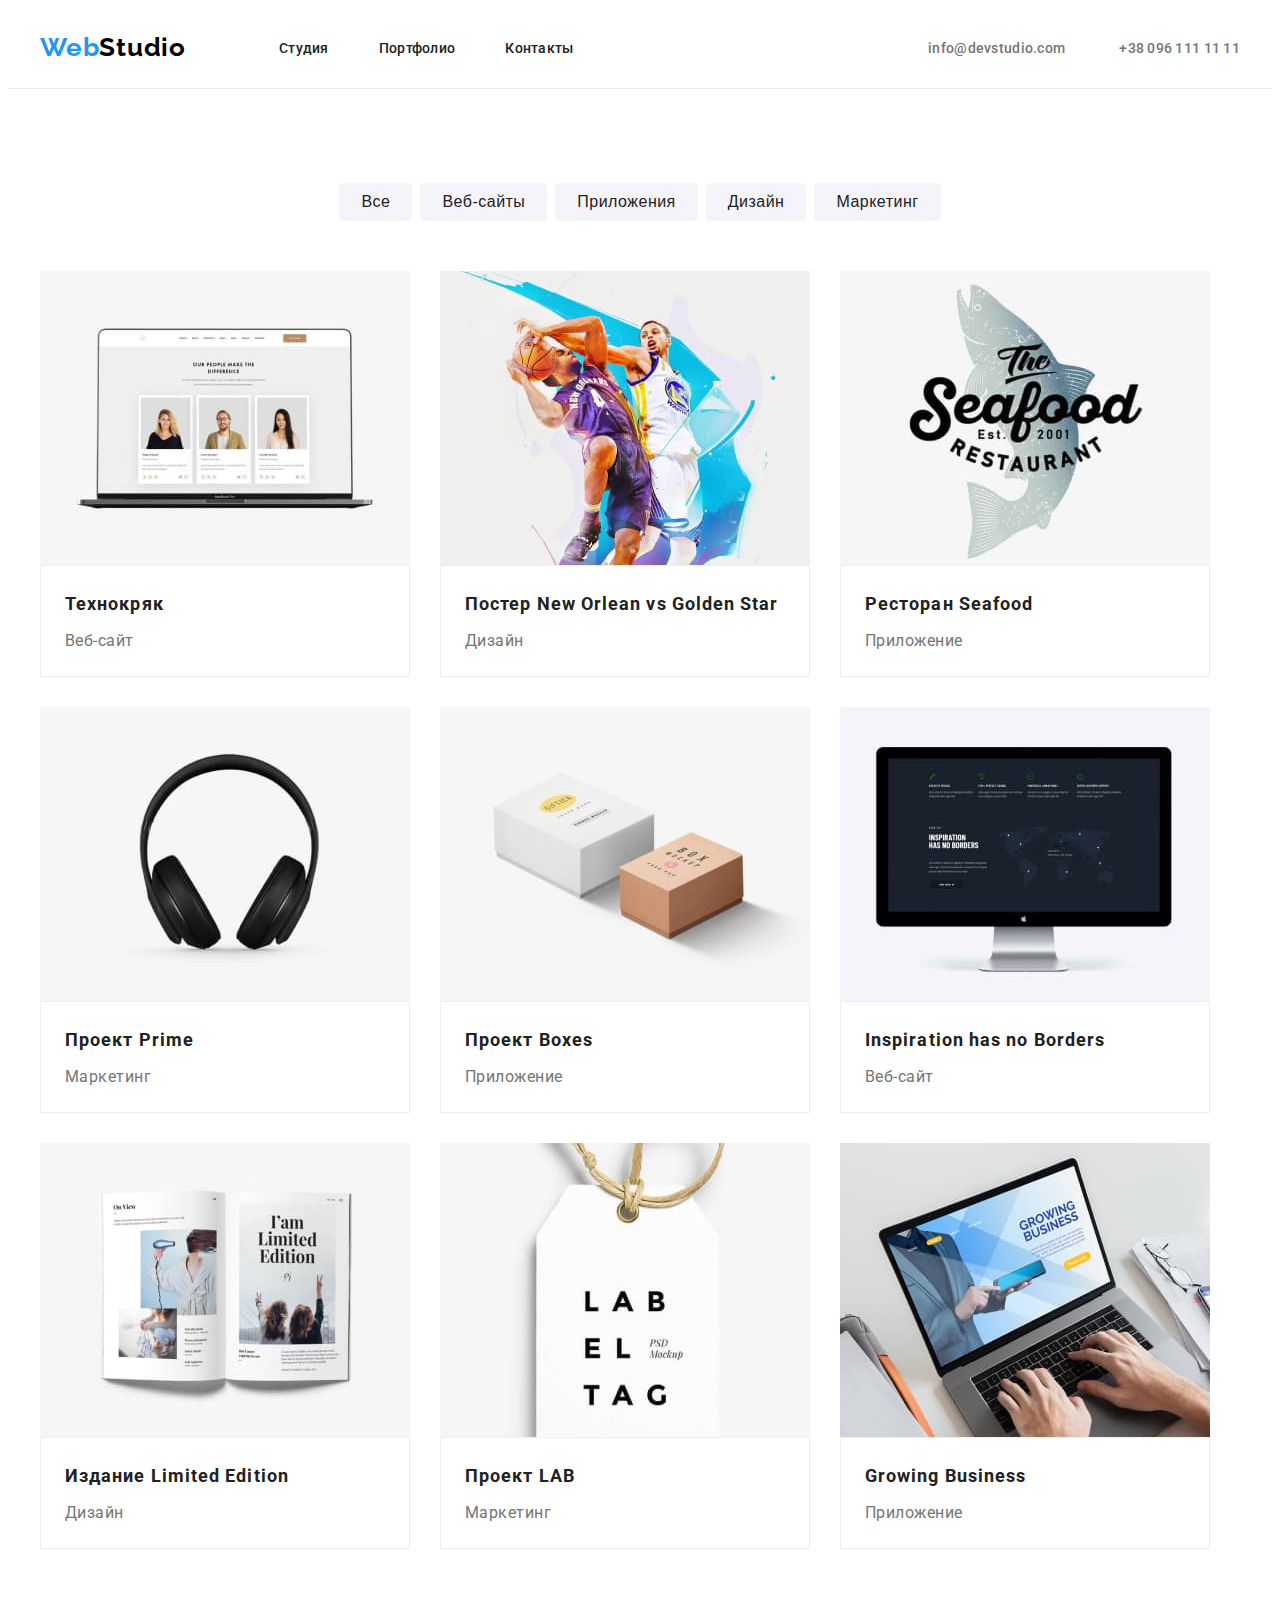
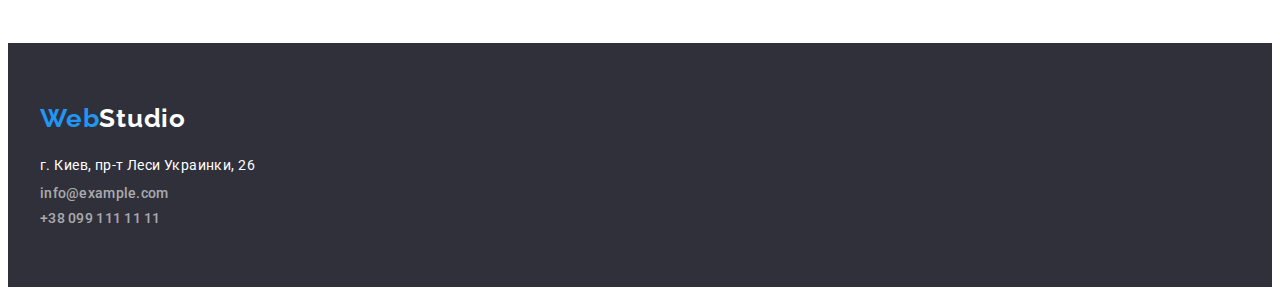
==== portfolio.html @ c996852e "скопировал файлы с ДЗ-3" ====
<!DOCTYPE html>
<html lang="ru">
<head>
    <meta charset="UTF-8">
    <meta http-equiv="X-UA-Compatible" content="IE=edge">
    <meta name="viewport" content="width=device-width, initial-scale=1.0">    
    <title>Document</title>
    <link rel="preconnect" href="https://fonts.gstatic.com">
    <link href="https://fonts.googleapis.com/css2?family=Raleway:wght@700&family=Roboto:wght@400;500;700;900&display=swap"
        rel="stylesheet">
    <link rel="stylesheet" href="https://cdnjs.cloudflare.com/ajax/libs/modern-normalize/0.2.0/modern-normalize.min.css"
        integrity="sha512-sqIVMkf5f8XGYI/UZYGs7wODxlUeoj9JknataPfUwtvrSKWMHrMXGZ7Evb6nabFYJQG15vFFyALe6r0nWCD1Ug=="
        crossorigin="anonymous" />
    <link rel="stylesheet" href="./css/styles.css">
</head>
<body>
    <header class="header">
    
        <div class="container">
            <!-- Навигация -->
            <nav class="navigation">
                <a href="./index.html" class="logo link">Web<span class="logo-black">Studio</span></a>
                <ul class="list nav-list">
                    <li class="nav-item">
                        <a class="navigation-link link" href="index.html">Студия</a>
                    </li>
                    <li class="nav-item">
                        <a class="navigation-link link" href="./portfolio.html">Портфолио</a>
                    </li>
                    <li class="nav-item">
                        <a class="navigation-link link" href="">Контакты</a>
                    </li>
                </ul>
            </nav>
            <!-- Контакты -->
            <div class="contacts-container">
                <a href="mailto:info@devstudio.com" class="mail-link link">info@devstudio.com</a>
                <a href="tel:+380961111111" class="phone-link link">+38 096 111 11 11</a>
            </div>
        </div>
    
    </header>

    <main>
        <!-- portfolio -->
        <section class="portfolio-section">     
            <div class="container">
                <h1 hidden>portfolio</h1>
                <ul class="filters-list list">
                    <li class="filter-item">
                        <button type="button" class="filter-btm">Все</button>
                    </li>
                    <li class="filter-item">
                        <button type="button" class="filter-btm">Веб-сайты</button>
                    </li>
                    <li class="filter-item">
                        <button type="button" class="filter-btm">Приложения</button>
                    </li>
                    <li class="filter-item">
                        <button type="button" class="filter-btm">Дизайн</button>
                    </li>
                    <li class="filter-item">
                        <button type="button" class="filter-btm">Маркетинг</button>
                    </li>
                </ul>
                
                <ul class="projects-list list">
                    <li class="project-item">
                        <a class="project-link link" href="">
                            <img class="project-img" src="./images/portfolio/img.jpg" alt="макбук" width="370" height="294">
                        <div class="project-list-content-wrapper">
                            <h2 class="project-title">Технокряк</h2>
                            <p class="project-name">Веб-сайт</p>
                        </div>
                            
                        </a>
                    </li>
                    <li class="project-item">
                        <a class="project-link link" href="">
                            <img class="project-img" src="./images/portfolio/img-1.jpg" alt="играют в баскетбол" width="370"
                                height="294">
                            <div class="project-list-content-wrapper">
                                <h2 class="project-title">Постер New Orlean vs Golden Star</h2>
                                <p class="project-name">Дизайн</p>
                            </div>
                            
                        </a>
                    </li>
                    <li class="project-item">
                        <a class="project-link link" href="">
                            <img class="project-img" src="./images/portfolio/img-2.jpg" alt="логотип ресторана Seafood" width="370"
                                height="294">
                            <div class="project-list-content-wrapper">
                                <h2 class="project-title">Ресторан Seafood</h2>
                                <p class="project-name">Приложение</p>
                            </div>                                
                        </a>
                    </li>
                    <li class="project-item">
                        <a class="project-link link" href="">
                            <img class="project-img" src="./images/portfolio/img-3.jpg" alt="наушники" width="370" height="294">
                            <div class="project-list-content-wrapper">
                                <h2 class="project-title">Проект Prime</h2>
                                <p class="project-name">Маркетинг</p>
                            </div>                            
                        </a>
                    </li>
                    <li class="project-item">
                        <a class="project-link link" href="">
                            <img class="project-img" src="./images/portfolio/img-4.jpg" alt="две коробки" width="370" height="294">
                            <div class="project-list-content-wrapper">
                                <h2 class="project-title">Проект Boxes</h2>
                                <p class="project-name">Приложение</p>
                            </div>                            
                        </a>
                    </li>
                    <li class="project-item">
                        <a class="project-link link" href=""><img class="project-img" src="./images/portfolio/img-5.jpg" alt="монитор"
                                width="370" height="294">
                            <div class="project-list-content-wrapper">
                                <h2 class="project-title">Inspiration has no Borders</h2>
                                <p class="project-name">Веб-сайт</p>
                            </div>                                
                        </a>
                    </li>
                    <li class="project-item">
                        <a class="project-link link" href="">
                            <img class="project-img" src="./images/portfolio/img-6.jpg" alt="книга" width="370" height="294">
                            <div class="project-list-content-wrapper">
                                <h2 class="project-title">Издание Limited Edition</h2>
                                <p class="project-name">Дизайн</p>
                            </div>                            
                        </a>
                    </li>
                    <li class="project-item">
                        <a class="project-link link" href="">
                            <img class="project-img" src="./images/portfolio/img-7.jpg" alt="брилок с названием проекта" width="370"
                                height="294">
                            <div class="project-list-content-wrapper">
                                <h2 class="project-title">Проект LAB</h2>
                                <p class="project-name">Маркетинг</p>
                            </div>                                
                        </a>
                    </li>
                    <li class="project-item">
                        <a class="project-link link" href="">
                            <img class="project-img" src="./images/portfolio/img-8.jpg" alt="набирает текст на ноутбуке" width="370"
                                height="294">
                            <div class="project-list-content-wrapper">
                                <h2 class="project-title">Growing Business</h2>
                                <p class="project-name">Приложение</p>
                            </div>                                
                        </a>
                    </li>
                </ul>

            </div>       
            
        </section>

    </main>

    <!-- footer -->
    <footer class="footer">
        <div class="container">
            <a class="logo link" href="">Web<span class="logo-white">Studio</span></a>
    
            <address class="adress">
                <p class="address-name">г. Киев, пр-т Леси Украинки, 26</p>
                <a class="mail-link link" href="mailto:info@example.com">info@example.com</a>
                <a class="phone-link link" href="tel:+380991111111">+38 099 111 11 11</a>
    
            </address>
        </div>
    
    </footer>
    
</body>
</html>
---- css/styles.css ----
h1,
h2,
h3,
h4,
h5,
h6,
p {
  margin: 0px;
  padding: 0px;
}

ol,
ul {
  margin: 0px;
  padding: 0px;
}

img {
  display: block;
}

:root {
  --main-font: "Roboto", sans-serif;
  --secondary-font: "Raleway", sans-serif;
  --accent-color: #2196f3;
  --main-color: #212121;
  --secondary-color: #757575;
  --color-balck: #000000;
  --color-white: #ffffff;
}

body {
  font-family: var(--main-font);
  color: var(--main-color);
}

.icon-envelope,
.icon-Vector {
  fill: var(--secondary-color);
  margin-right: 10px;
}

.phone-link:focus .icon-Vector,
.phone-link:hover .icon-Vector,
.mail-link:hover .icon-envelope,
.mail-link:focus .icon-envelope {
  fill: var(--accent-color);
}

.link {
  text-decoration: none;
}

.list {
  list-style: none;
}

.adress {
  font-style: normal;
  margin-top: 20px;
}

.adress .phone-link {
  display: block;
}

.visually-hidden {
  position: absolute !important;
  clip: rect(1px 1px 1px 1px); /* IE6, IE7 */
  clip: rect(1px, 1px, 1px, 1px);
  padding: 0 !important;
  border: 0 !important;
  height: 1px !important;
  width: 1px !important;
  overflow: hidden;
}

.container {
  width: 1200px;
  margin: 0 auto;
  padding-left: 15px;
  padding-right: 15px;
}

.header {
  display: flex;
  align-items: center;
  padding-top: 24px;
  padding-bottom: 25px;
  border-bottom: 1px solid #ececec;
}

.social-links {
  padding-left: 32px;
  padding-right: 32px;
  margin-top: 16px;
  display: flex;
}

.social-link-item {
  align-items: center;
}

.social-link {
  border-radius: 50%;
  display: flex;
  justify-content: center;
  align-items: center;
  height: 40px;
  width: 40px;
}

.social-link-item:not(:last-child) {
  margin-right: 10px;
}

.social-list-icon {
  fill: #afb1b8;
  width: 20px;
  height: 20px;
}

.social-link:focus,
.social-link:hover {
  background-color: var(--accent-color);
}

.social-link:focus .social-list-icon,
.social-link:hover .social-list-icon {
  fill: var(--color-white);
}

.regular-customers-title {
  font-family: Roboto;
  font-weight: 700;
  font-size: 36px;
  line-height: 1.16;
  text-align: center;
  letter-spacing: 0.03em;

  color: var(--main-color);
}

.regular-customers-list {
  display: flex;
  margin-top: 50px;
}

.logo-1 {
  width: 45px;
  height: 50px;
}

.regular-customers-link {
  display: flex;
  justify-content: center;
  align-items: center;
  width: 170px;
  height: 90px;
  border: 1px solid #afb1b8;
  border-radius: 4px;
}

.footer-container {
  display: flex;
}

.sicial-title {
  font-family: Roboto;
  font-weight: 700;
  font-size: 14px;
  line-height: 1.14;
  letter-spacing: 0.03em;
  text-transform: uppercase;
  color: var(--color-white);
}

.regular-customers-link:hover .regular-customers-icon {
  fill: var(--accent-color);
}

.footer-social-links {
  display: flex;
  margin-top: 20px;
}

.footer-social-link-item:not(:last-child) {
  margin-right: 10px;
}

.social-links-container {
  padding-top: 12px;
  margin-left: 72px;
}

.footer-social-list-icon {
  fill: var(--color-white);
}

.footer-social-link:focus,
.footer-social-link:hover {
  background: var(--accent-color);
}

.footer-social-link {
  display: flex;
  justify-content: center;
  align-items: center;
  height: 44px;
  width: 44px;
  border-radius: 50%;
  background: rgba(255, 255, 255, 0.1);
}

.regular-customers-icon {
  fill: #afb1b8;
}

.project-link:hover .project-img {
  box-shadow: 0px 1px 1px rgba(0, 0, 0, 0.12), 0px 4px 4px rgba(0, 0, 0, 0.06),
    1px 4px 6px rgba(0, 0, 0, 0.16);
}

.regular-customers-list-item:not(:last-child) {
  margin-right: 30px;
}

.regular-customers-section {
  padding-top: 94px;
  padding-bottom: 94px;
}

.nav-item:not(:last-child) {
  margin-right: 50px;
}

.contacts-container {
  margin-left: auto;
}

.contacts-container .mail-link {
  margin-right: 50px;
}

.adress .mail-link {
  display: block;
  margin-bottom: 9px;
}

.navigation {
  display: flex;
  align-items: center;
}

.header .container {
  display: flex;
  align-items: center;
}

.nav-list {
  display: flex;
  align-items: center;
  margin-left: 93px;
}

.hero-section {
  width: 1600px;
  margin: 0 auto;
  background: #2f303a;
  padding-top: 200px;
  padding-bottom: 200px;
  text-align: center;
  background-image: linear-gradient(
      rgba(47, 48, 58, 0.4),
      rgba(47, 48, 58, 0.4)
    ),
    url(/images/hero-Img.jpg);
}

.svg-container {
  width: 270px;
  height: 120px;
  padding: 25px 100px;
  background: #f5f4fa;
  border-radius: 4px;
  margin-bottom: 30px;
}

.logo {
  font-family: var(--secondary-font);
  font-weight: 700;
  font-size: 26px;
  line-height: 1.19;
  letter-spacing: 0.03em;
  color: var(--accent-color);
}

.logo-black {
  color: var(--color-balck);
}

.logo-white {
  color: var(--color-white);
}

.navigation-link {
  font-weight: 500;
  font-size: 14px;
  line-height: 1.14;
  letter-spacing: 0.02em;
  color: var(--main-color);
}

.features-list {
  display: flex;
  margin-left: -30px;
  margin-top: -30px;
  flex-wrap: wrap;
}

.features-item {
  margin-top: 30px;
  margin-left: 30px;
  flex-basis: calc(100% / 4 - 30px);
}

.team-section {
  background-color: #f5f4fa;
  padding-top: 94px;
  padding-bottom: 94px;
}

.footer {
  background-color: #2f303a;
  padding-top: 60px;
  padding-bottom: 60px;
}

.mail-link {
  font-weight: 500;
  font-size: 14px;
  line-height: 1.14;
  letter-spacing: 0.02em;
  color: rgba(255, 255, 255, 0.6);
}

.phone-link {
  font-weight: 500;
  font-size: 14px;
  line-height: 1.14;
  letter-spacing: 0.02em;
  color: rgba(255, 255, 255, 0.6);
}

.contacts-container .mail-link {
  color: var(--secondary-color);
}

.contacts-container .phone-link {
  color: var(--secondary-color);
}

.mail-link:focus,
.mail-link:hover,
.navigation-link:focus,
.navigation-link:hover,
.phone-link:hover,
.phone-link:focus {
  color: var(--accent-color);
}

.main-title {
  font-weight: 900;
  font-size: 44px;
  line-height: 1.36;
  letter-spacing: 0.06em;
  text-transform: uppercase;
  color: #ffffff;
  width: 700px;
  margin: 0 auto;
  margin-bottom: 30px;
}

.main-btn {
  font-weight: 700;
  font-size: 16px;
  line-height: 1.87;
  letter-spacing: 0.06em;
  background-color: var(--accent-color);
  color: var(--color-white);
  cursor: pointer;
  padding: 10px 32px;
  border-radius: 4px;
  border: none;
}

.features-section {
  padding-top: 94px;
  padding-bottom: 47px;
}

.box-section {
  padding-top: 47px;
  padding-bottom: 94px;
}

.features-title {
  font-weight: 700;
  font-size: 14px;
  line-height: 1.14;
  letter-spacing: 0.03em;
  text-transform: uppercase;
  margin-bottom: 10px;
}

.title {
  font-weight: 700;
  font-size: 36px;
  line-height: 1.16;
  text-align: center;
  letter-spacing: 0.03em;
  color: var(--main-color);
  margin-bottom: 50px;
}

.features-description {
  font-size: 14px;
  line-height: 1.71;
  letter-spacing: 0.03em;
  color: var(--secondary-color);
}

.team-title {
  font-weight: 500;
  font-size: 16px;
  line-height: 1.18;
  text-align: center;
  letter-spacing: 0.03em;
  margin-bottom: 10px;
}

.box-item {
  flex-basis: calc(100% / 3 - -30px);
  margin-left: 30px;
  margin-top: 30px;
}

.team-list {
  flex-wrap: wrap;
  display: flex;
  margin-left: -30px;
  margin-top: -30px;
}

.team-item {
  margin-left: 30px;
  margin-top: 30px;
}

.team-list-content-wrapper {
  padding-top: 30px;
  padding-bottom: 30px;
  background-color: var(--color-white);
  box-shadow: 0px 1px 3px rgba(0, 0, 0, 0.12), 0px 1px 1px rgba(0, 0, 0, 0.14),
    0px 2px 1px rgba(0, 0, 0, 0.2);
  border-radius: 0px 0px 4px 4px;
}

.box-list {
  display: flex;
  margin-left: -30px;
  margin-top: -30px;
}

.filters-list {
  display: flex;
  justify-content: center;
  margin-bottom: 50px;
}

.portfolio-section {
  padding-top: 94px;
  padding-bottom: 94px;
}

.project-list-content-wrapper {
  padding: 20px 24px;
  border: 1px solid #eeeeee;
}

.project-item {
  margin-left: 30px;
  margin-top: 30px;
}

.filter-item:not(:last-child) {
  margin-right: 8px;
}

.filter-btm {
  display: block;
  padding: 6px 22px;
  background: #f5f4fa;
  border: none;
  border-radius: 4px;
}

.projects-list {
  flex-wrap: wrap;
  display: flex;
  margin-left: -30px;
  margin-top: -30px;
}

.team-position {
  font-size: 16px;
  line-height: 1.18;
  text-align: center;
  letter-spacing: 0.03em;
  color: var(--secondary-color);
}

.address-name {
  font-size: 14px;
  line-height: 1.71;
  letter-spacing: 0.03em;
  color: var(--color-white);
  margin-bottom: 9px;
}

.filter-btm {
  font-weight: 500;
  font-size: 16px;
  line-height: 1.62;
  text-align: center;
  letter-spacing: 0.03em;
  cursor: pointer;
  color: var(--main-color);
}

.filter-btm:hover,
.filter-btm:focus {
  background-color: var(--accent-color);
  color: var(--color-white);
}

.project-title {
  font-weight: 700;
  font-size: 18px;
  line-height: 2;
  letter-spacing: 0.06em;
  margin-bottom: 4px;
  color: var(--main-color);
}

.project-name {
  font-size: 16px;
  line-height: 1.87;
  letter-spacing: 0.03em;
  color: var(--secondary-color);
}
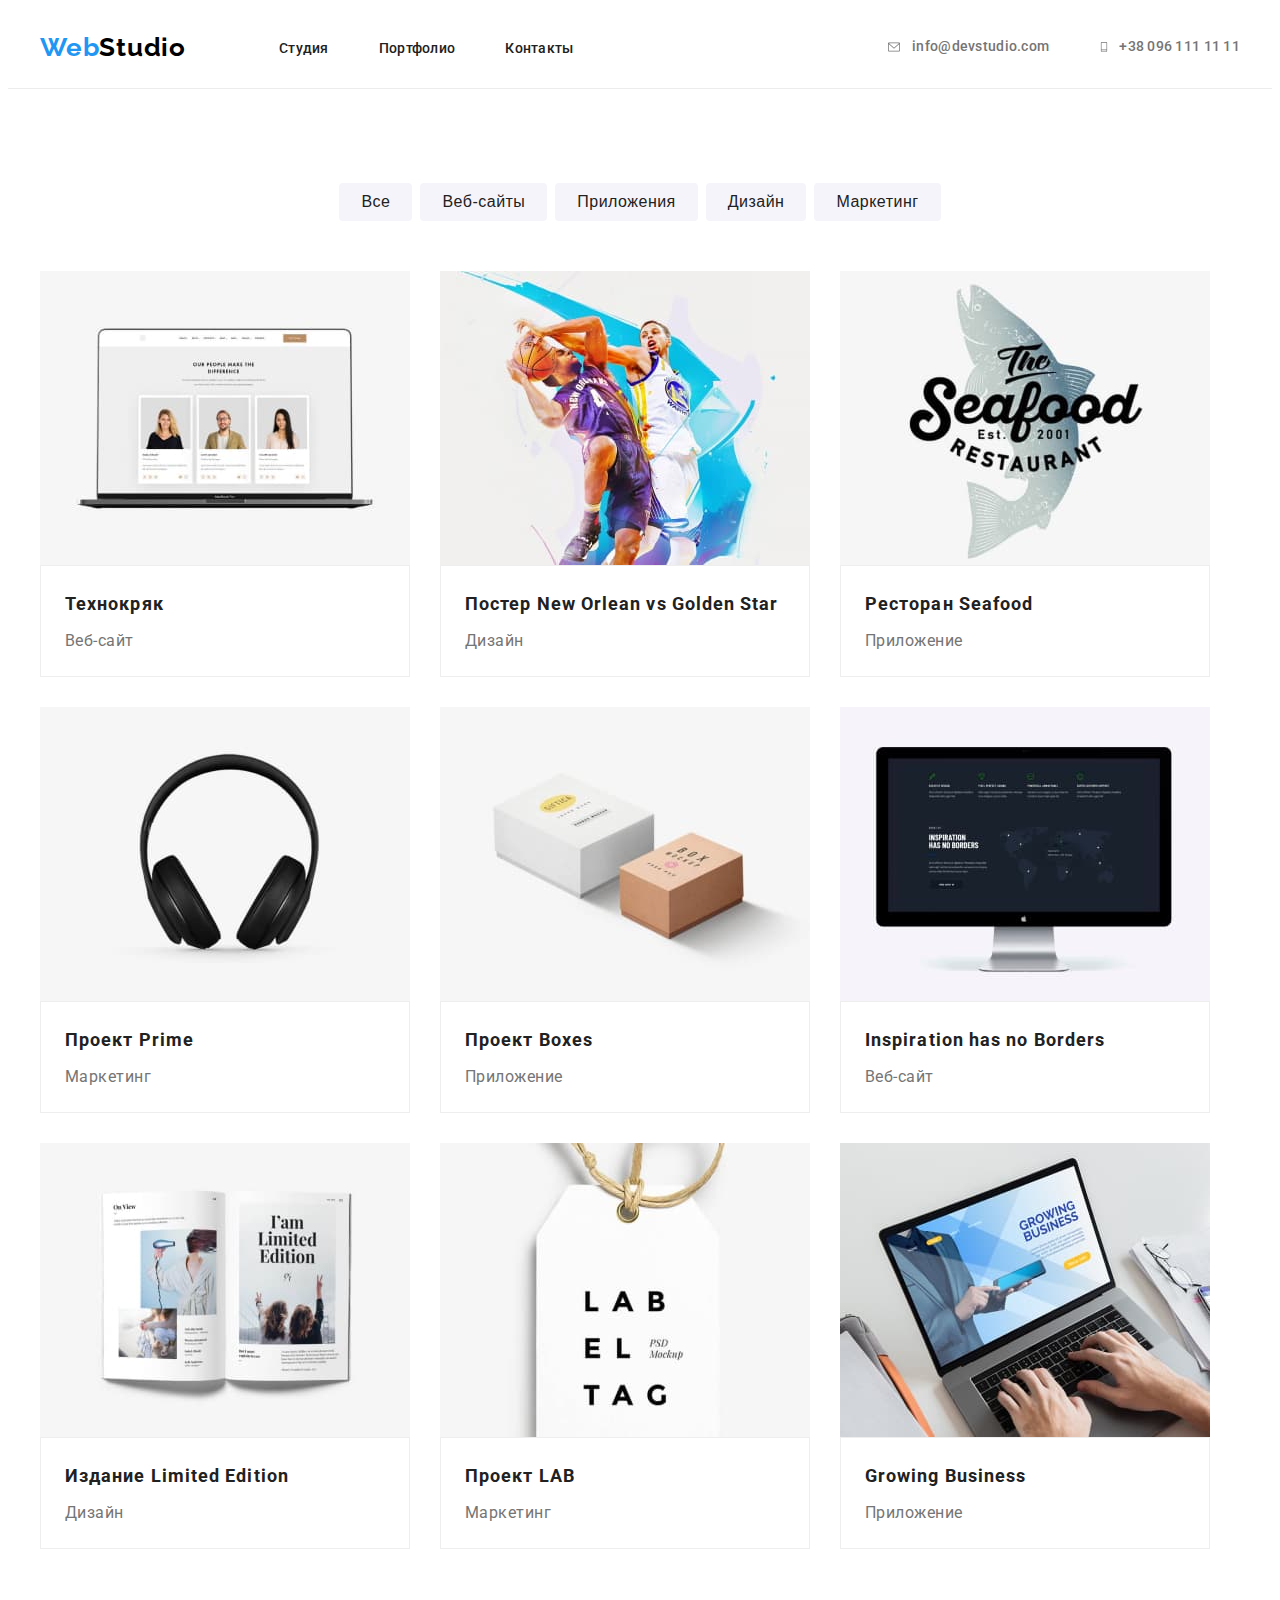
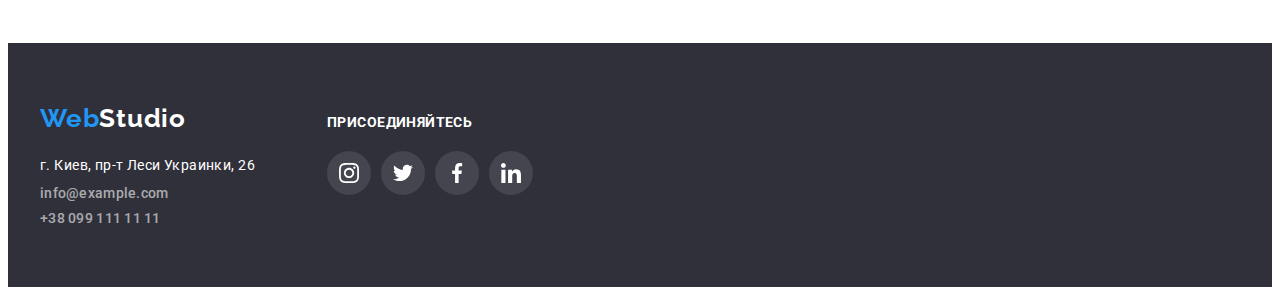
==== commit 9685da30: "закончил дз" ====
--- a/portfolio.html
+++ b/portfolio.html
@@ -34,8 +34,20 @@
             </nav>
             <!-- Контакты -->
             <div class="contacts-container">
-                <a href="mailto:info@devstudio.com" class="mail-link link">info@devstudio.com</a>
-                <a href="tel:+380961111111" class="phone-link link">+38 096 111 11 11</a>
+                <a href="mailto:info@devstudio.com" class="mail-link link">
+                    <svg width="16" height="12" class="icon-envelope">
+                        <use href="./images/svg/sprite.svg#icon-envelope">
+    
+                        </use>
+                    </svg>
+                    info@devstudio.com</a>
+                <a href="tel:+380961111111" class="phone-link link">
+                    <svg width="10" height="16" class="icon-Vector">
+                        <use href="./images/svg/sprite.svg#icon-Vector">
+    
+                        </use>
+                    </svg>
+                    +38 096 111 11 11</a>
             </div>
         </div>
     
@@ -162,16 +174,52 @@
 
     <!-- footer -->
     <footer class="footer">
-        <div class="container">
-            <a class="logo link" href="">Web<span class="logo-white">Studio</span></a>
-    
-            <address class="adress">
-                <p class="address-name">г. Киев, пр-т Леси Украинки, 26</p>
-                <a class="mail-link link" href="mailto:info@example.com">info@example.com</a>
-                <a class="phone-link link" href="tel:+380991111111">+38 099 111 11 11</a>
-    
-            </address>
+        <div class="container footer-container">
+            <div>
+                <a class="logo link" href="">Web<span class="logo-white">Studio</span></a>
+    
+                <address class="adress">
+                    <p class="address-name">г. Киев, пр-т Леси Украинки, 26</p>
+                    <a class="mail-link link" href="mailto:info@example.com">info@example.com</a>
+                    <a class="phone-link link" href="tel:+380991111111">+38 099 111 11 11</a>
+    
+                </address>
+            </div>
+            <div class="social-links-container">
+                <h2 class="sicial-title">присоединяйтесь</h2>
+                <ul class="footer-social-links list">
+                    <li class="footer-social-link-item">
+                        <a href="" class="footer-social-link link">
+                            <svg width=20 height=20 class="footer-social-list-icon">
+                                <use href="./images/svg/sprite.svg#icon-instagram-2"></use>
+                            </svg>
+                        </a>
+                    </li>
+                    <li class="footer-social-link-item">
+                        <a href="" class="footer-social-link link">
+                            <svg width=20 height=20 class="footer-social-list-icon">
+                                <use href="./images/svg/sprite.svg#icon-twitter-1"></use>
+                            </svg>
+                        </a>
+                    </li>
+                    <li class="footer-social-link-item">
+                        <a href="" class="footer-social-link link">
+                            <svg width=20 height=20 class="footer-social-list-icon">
+                                <use href="./images/svg/sprite.svg#icon-facebook-1"></use>
+                            </svg>
+                        </a>
+                    </li>
+                    <li class="footer-social-link-item">
+                        <a href="" class="footer-social-link link">
+                            <svg width=20 height=20 class="footer-social-list-icon">
+                                <use href="./images/svg/sprite.svg#icon-linkedin-1"></use>
+                            </svg>
+                        </a>
+                    </li>
+                </ul>
+            </div>
         </div>
+    
     
     </footer>
     
--- a/css/styles.css
+++ b/css/styles.css
@@ -175,6 +175,7 @@
   color: var(--color-white);
 }
 
+.regular-customers-link:focus .regular-customers-icon,
 .regular-customers-link:hover .regular-customers-icon {
   fill: var(--accent-color);
 }
@@ -216,11 +217,6 @@
   fill: #afb1b8;
 }
 
-.project-link:hover .project-img {
-  box-shadow: 0px 1px 1px rgba(0, 0, 0, 0.12), 0px 4px 4px rgba(0, 0, 0, 0.06),
-    1px 4px 6px rgba(0, 0, 0, 0.16);
-}
-
 .regular-customers-list-item:not(:last-child) {
   margin-right: 30px;
 }
@@ -235,10 +231,14 @@
 }
 
 .contacts-container {
+  display: flex;
   margin-left: auto;
 }
 
 .contacts-container .mail-link {
+  justify-content: center;
+  align-items: center;
+  display: flex;
   margin-right: 50px;
 }
 
@@ -357,6 +357,9 @@
 }
 
 .contacts-container .phone-link {
+  align-items: center;
+  justify-content: center;
+  display: flex;
   color: var(--secondary-color);
 }
 
@@ -493,6 +496,12 @@
   margin-top: 30px;
 }
 
+.project-item:focus,
+.project-item:hover {
+  box-shadow: 0px 1px 1px rgba(0, 0, 0, 0.12), 0px 4px 4px rgba(0, 0, 0, 0.06),
+    1px 4px 6px rgba(0, 0, 0, 0.16);
+}
+
 .filter-item:not(:last-child) {
   margin-right: 8px;
 }
@@ -540,6 +549,8 @@
 
 .filter-btm:hover,
 .filter-btm:focus {
+  box-shadow: 0px 3px 1px rgba(0, 0, 0, 0.1), 0px 1px 2px rgba(0, 0, 0, 0.08),
+    0px 2px 2px rgba(0, 0, 0, 0.12);
   background-color: var(--accent-color);
   color: var(--color-white);
 }
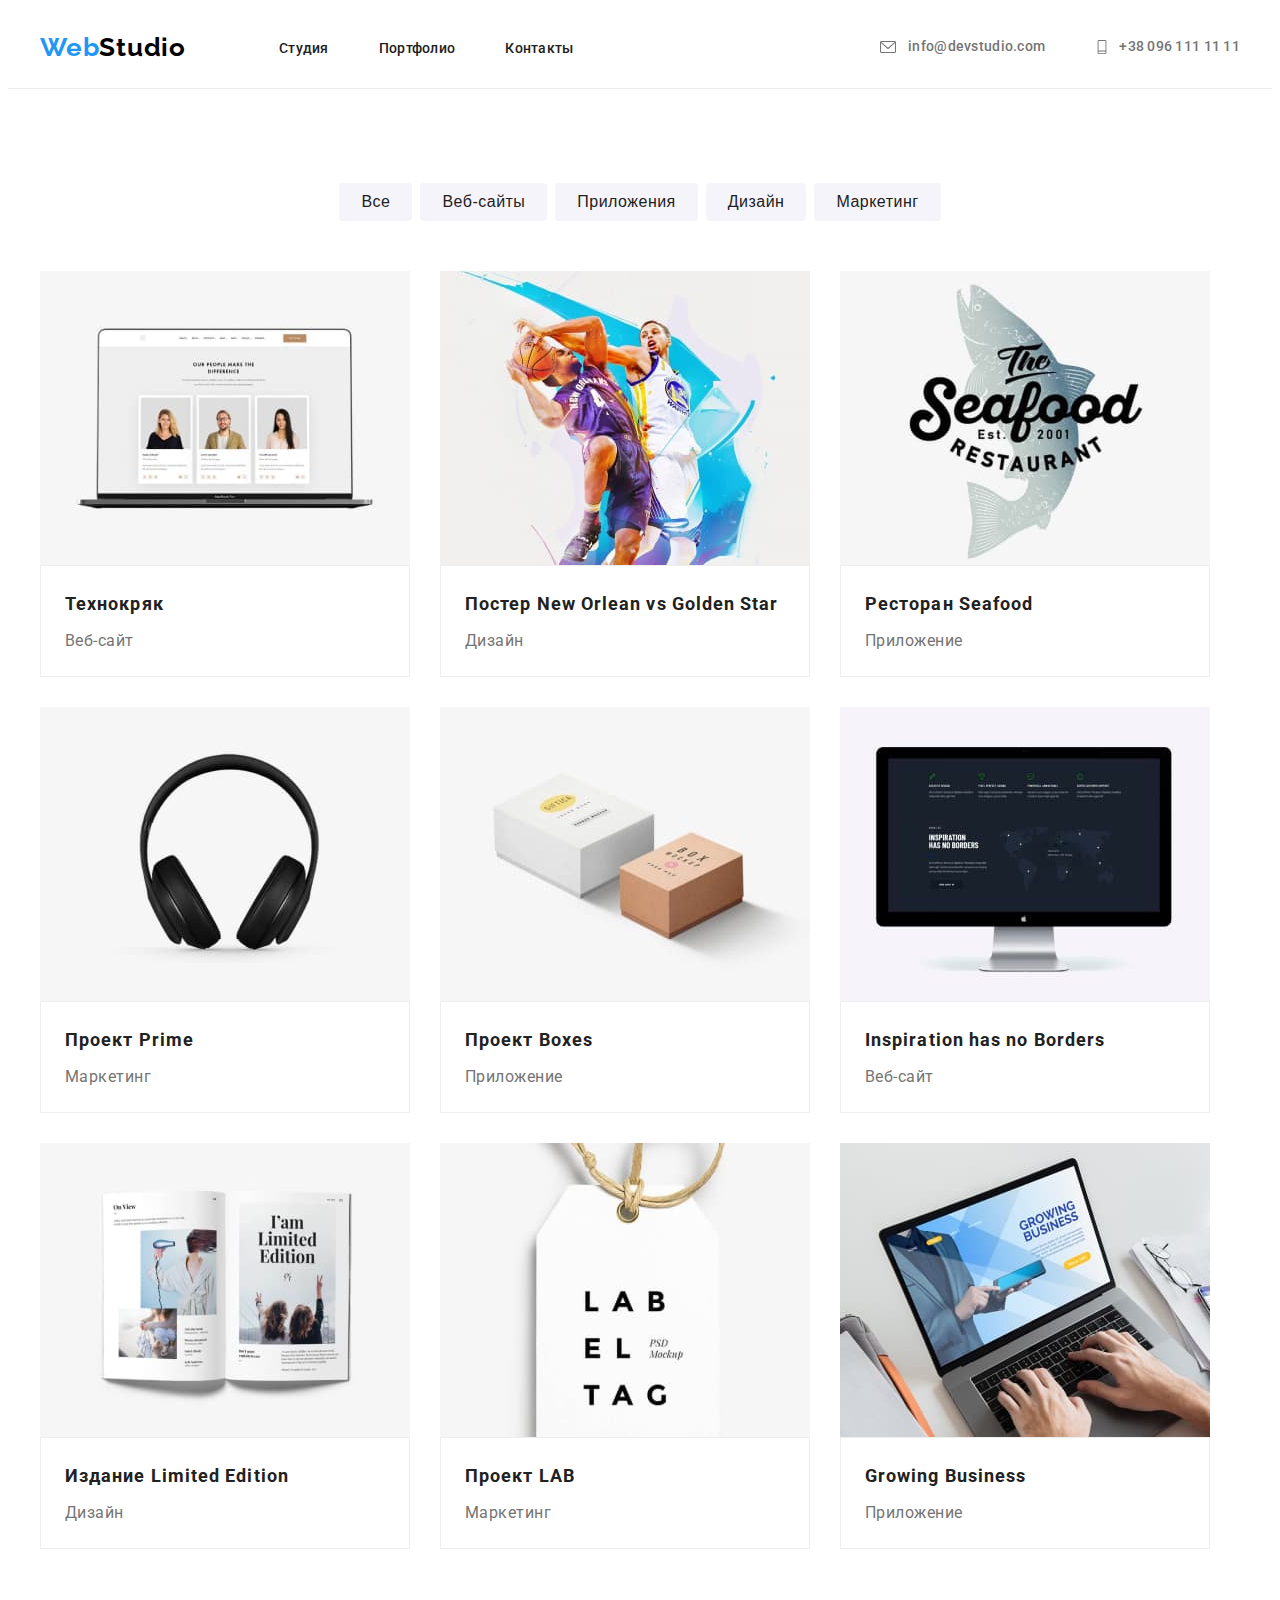
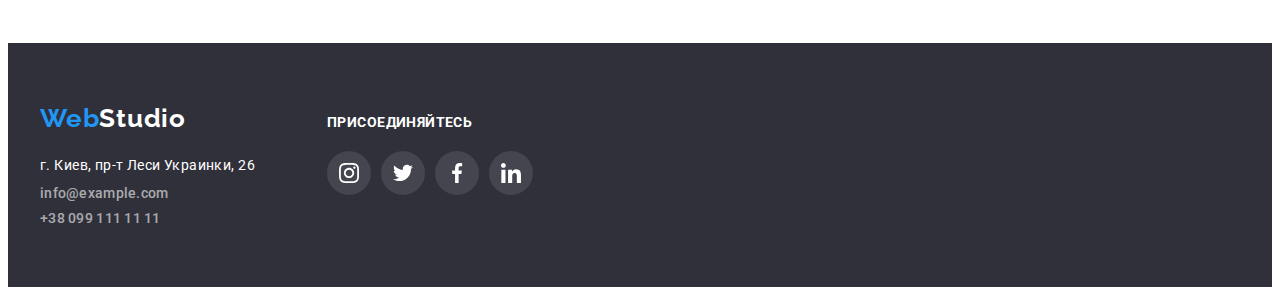
==== commit 07360110: "исправил ошибки" ====
--- a/portfolio.html
+++ b/portfolio.html
@@ -35,19 +35,19 @@
             <!-- Контакты -->
             <div class="contacts-container">
                 <a href="mailto:info@devstudio.com" class="mail-link link">
-                    <svg width="16" height="12" class="icon-envelope">
+                    <svg width="20" height="16" class="icon-envelope">
                         <use href="./images/svg/sprite.svg#icon-envelope">
     
                         </use>
                     </svg>
                     info@devstudio.com</a>
                 <a href="tel:+380961111111" class="phone-link link">
-                    <svg width="10" height="16" class="icon-Vector">
+                    <svg width="14" height="20" class="icon-Vector">
                         <use href="./images/svg/sprite.svg#icon-Vector">
     
                         </use>
-                    </svg>
-                    +38 096 111 11 11</a>
+                    </svg>+38 096 111 11 11
+                </a>
             </div>
         </div>
     
--- a/css/styles.css
+++ b/css/styles.css
@@ -95,6 +95,7 @@
   padding-right: 32px;
   margin-top: 16px;
   display: flex;
+  justify-content: space-between;
 }
 
 .social-link-item {
@@ -264,7 +265,7 @@
 }
 
 .hero-section {
-  width: 1600px;
+  max-width: 1600px;
   margin: 0 auto;
   background: #2f303a;
   padding-top: 200px;
@@ -274,7 +275,7 @@
       rgba(47, 48, 58, 0.4),
       rgba(47, 48, 58, 0.4)
     ),
-    url(/images/hero-Img.jpg);
+    url(../images/hero-Img.jpg);
 }
 
 .svg-container {
